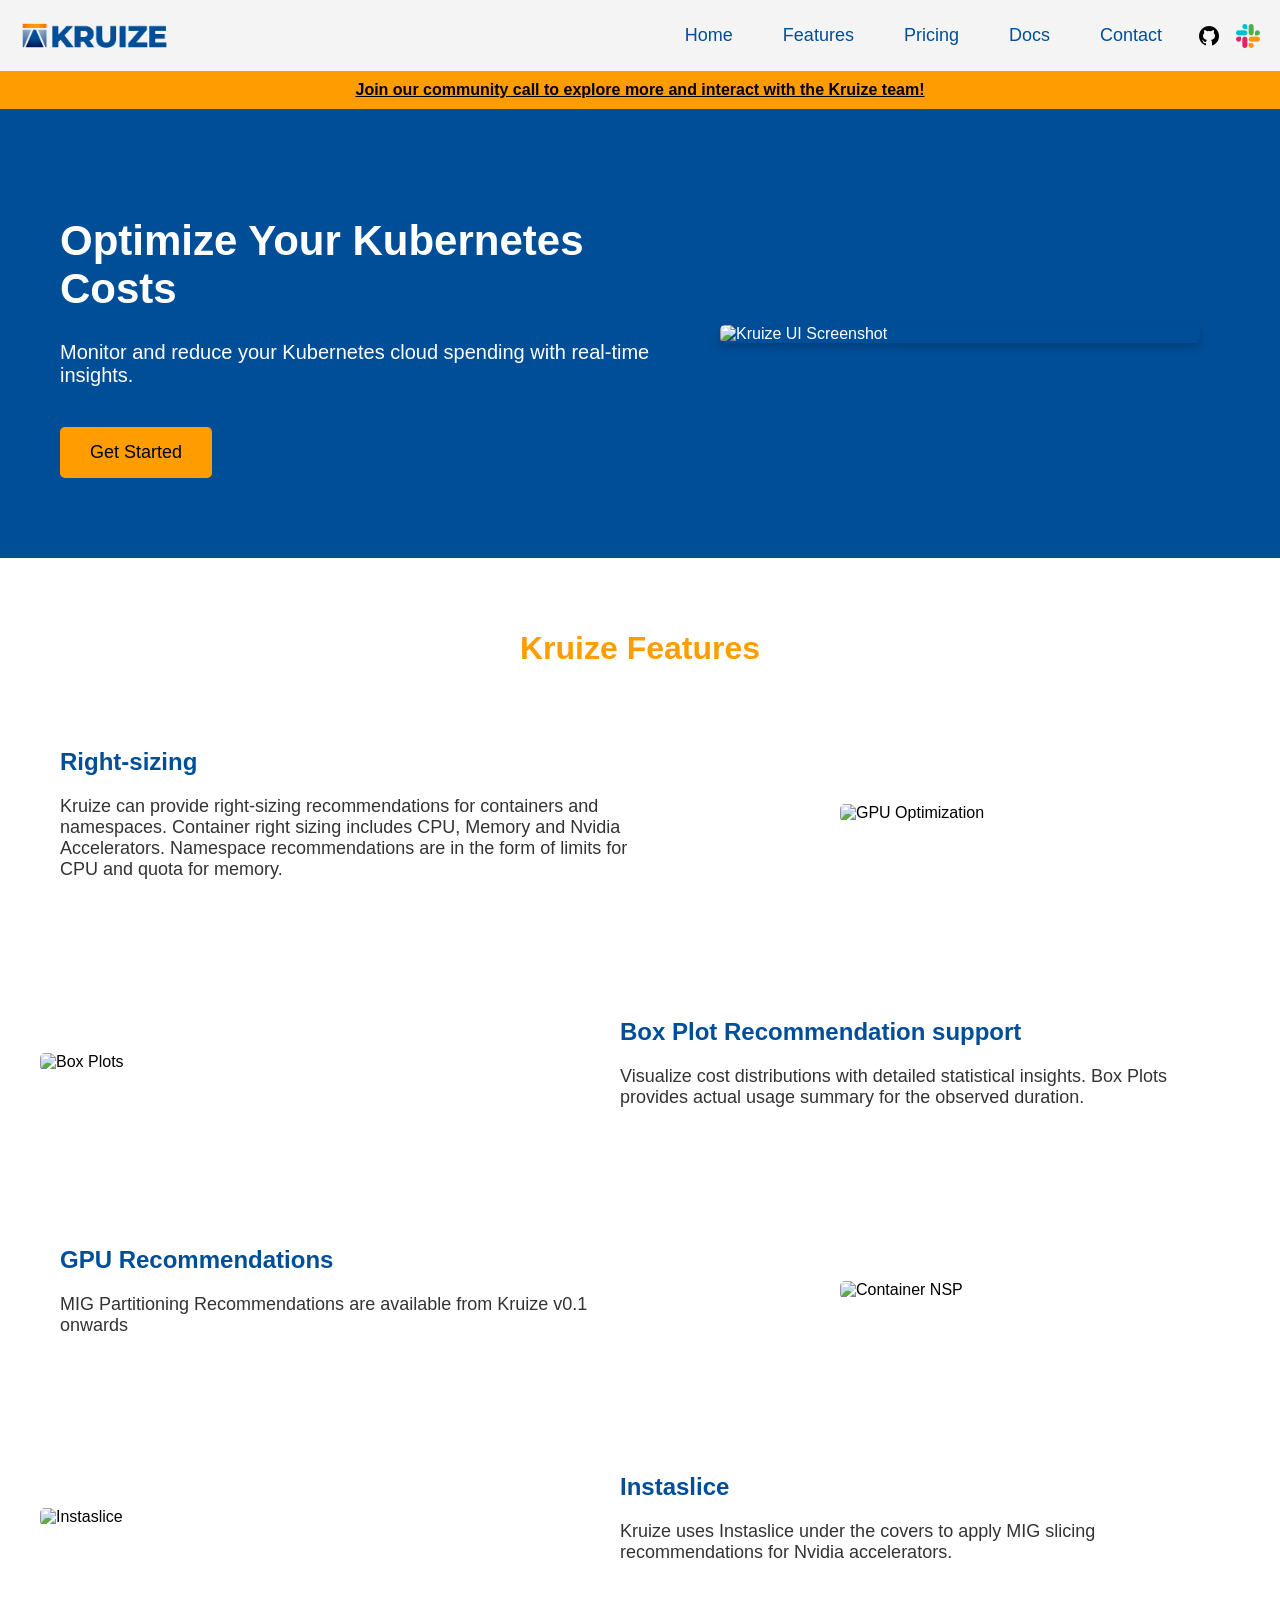
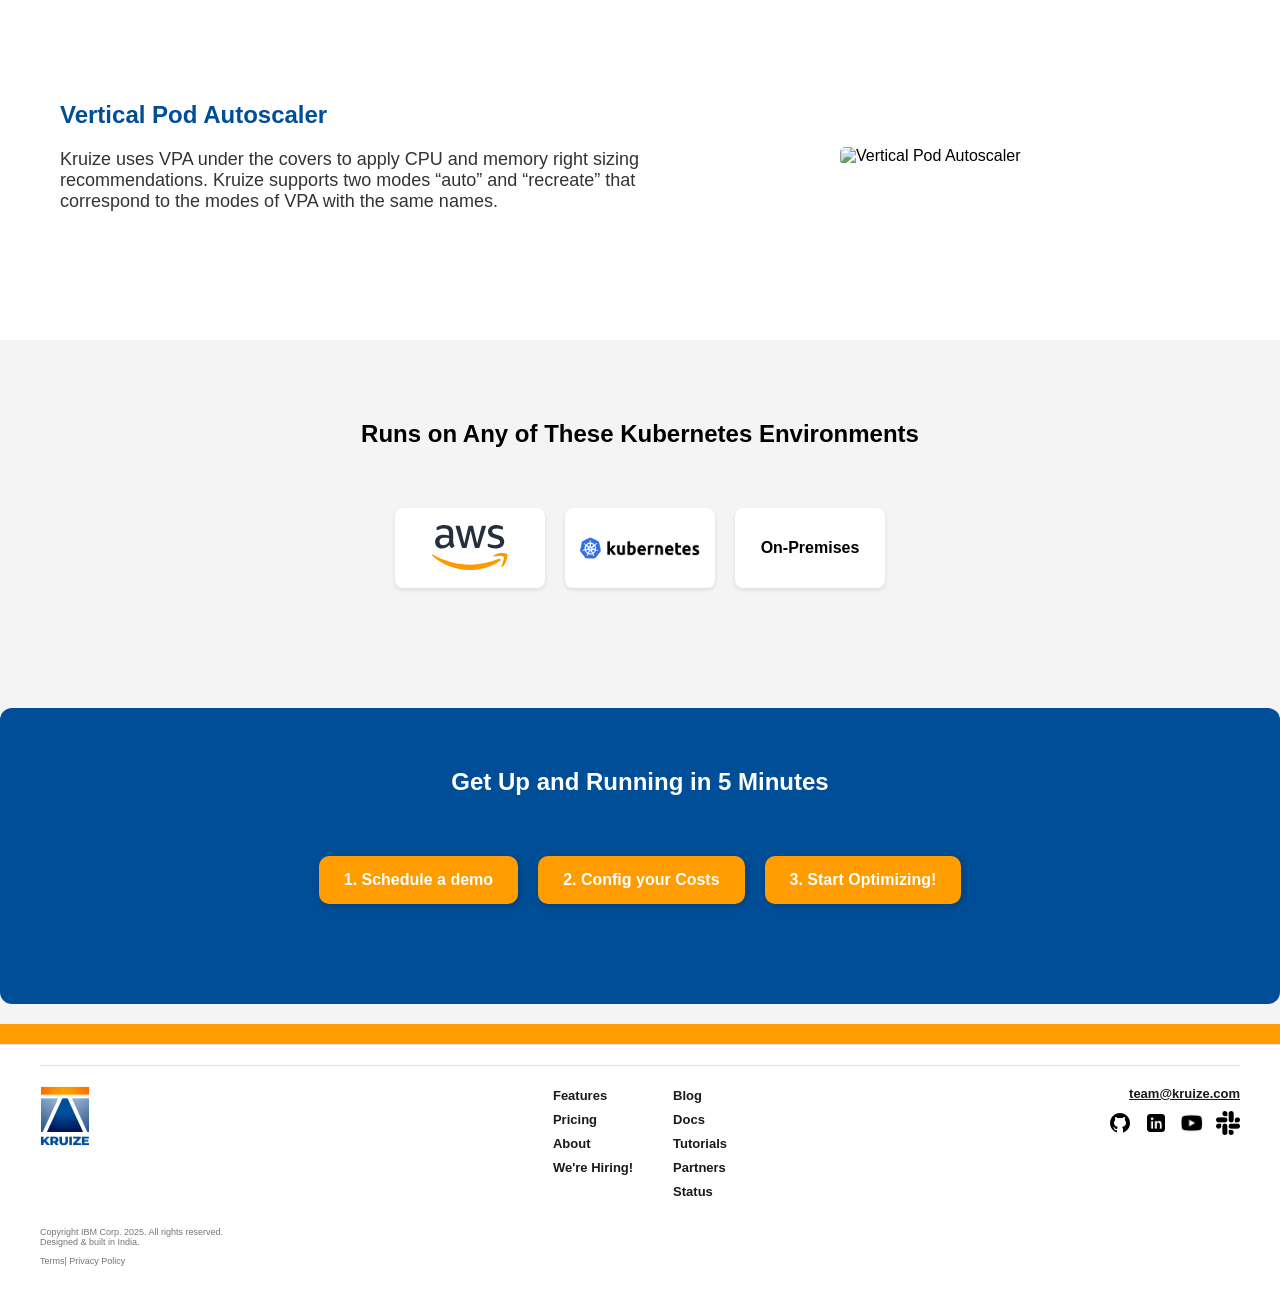
==== index.html @ 7b7a348c "adding website template Signed-off-by: Shekhar Saxena <shekhar.happy77@gmail.com>" ====
<!DOCTYPE html>
<html lang="en">

<head>
    <meta charset="UTF-8">
    <meta name="viewport" content="width=device-width, initial-scale=1.0">
    <title>Kruize</title>
    <link rel="stylesheet" href="style.css">
</head>

<body>
    <div class="header">
        <img src="assets/kruize-icon.png" alt="Kruize Logo" class="logo">
        <div class="nav">
            <a href="#">Home</a>
            <a href="#">Features</a>
            <a href="#">Pricing</a>
            <a href="#">Docs</a>
            <a href="#">Contact</a>
            <div class="icons">
                <img src="assets/github-icon.png" alt="GitHub">
                <img src="assets/slack-icon.png" alt="Slack">
            </div>
        </div>
    </div>

    <div class="community-call">
        <u>Join our community call to explore more and interact with the Kruize team!</u>
    </div>

    <div class="hero">
        <div class="hero-text">
            <h1>Optimize Your Kubernetes Costs</h1>
            <p>Monitor and reduce your Kubernetes cloud spending with real-time insights.</p>
            <button class="cta-button" onclick="alert('Get Started!')">Get Started</button>
        </div>
        <div class="hero-image">
            <img src="kruize-ui-screenshot.png" alt="Kruize UI Screenshot">
        </div>
    </div>

    <div class="features">
        <h1 class="feature-heading">Kruize Features</h1>

        <div class="feature">
            <img src="gpu.png" alt="GPU Optimization">
            <div class="feature-text">
                <h2>Right-sizing</h2>
                <p>Kruize can provide right-sizing recommendations for containers and namespaces.
                    Container right sizing includes CPU, Memory and Nvidia Accelerators.
                    Namespace recommendations are in the form of limits for CPU and quota for memory. </p>
            </div>
        </div>
        <div class="feature">
            <img src="box-plots.png" alt="Box Plots">
            <div class="feature-text">
                <h2>Box Plot Recommendation support</h2>
                <p>Visualize cost distributions with detailed statistical insights.
                    Box Plots provides actual usage summary for the observed duration.</p>
            </div>
        </div>
        <div class="feature">
            <img src="container-nsp.png" alt="Container NSP">
            <div class="feature-text">
                <h2>GPU Recommendations</h2>
                <p>MIG Partitioning Recommendations are available from Kruize v0.1 onwards</p>
            </div>
        </div>
        <div class="feature">
            <img src="instaslice.png" alt="Instaslice">
            <div class="feature-text">
                <h2>Instaslice</h2>
                <p>Kruize uses Instaslice under the covers to apply MIG slicing recommendations for Nvidia accelerators.
                </p>
            </div>
        </div>
        <div class="feature">
            <img src="vpa.png" alt="Vertical Pod Autoscaler">
            <div class="feature-text">
                <h2>Vertical Pod Autoscaler</h2>
                <p>Kruize uses VPA under the covers to apply CPU and memory right sizing recommendations.
                    Kruize supports two modes “auto” and “recreate” that correspond to the modes of VPA with the same
                    names.</p>
            </div>
        </div>
    </div>



    <div class="env-wrapper">
        <h2 style="text-align:center;">Runs on Any of These Kubernetes Environments</h2>
        <div class="environment">
            <div class="env-box">
                <img src="assets/aws.png" alt="GitHub">
            </div>
            <div class="env-box">
                <img src="assets/k8s-image.png " alt="GitHub">
            </div>
            <div class="env-box">
                On-Premises</div>

        </div>
    </div>



    <div class="getting-started-wrapper">
        <h2 style="text-align:center;">Get Up and Running in 5 Minutes</h2>

        <div class="getting-started">

            <div class="step-box">1. Schedule a demo</div>
            <div class="step-box">2. Config your Costs</div>
            <div class="step-box">3. Start Optimizing!</div>
        </div>
    </div>
    <div class="community-call"></div>

    <footer class="footer">
        <!-- Left Section -->
        <div class="footer-left">
            <img class="kruize-footer" src="assets/kruize-vertical.png" alt="Kruize Logo">
            <div class="gap"></div>
            <p>Copyright IBM Corp. 2025. All rights reserved.<br>Designed & built in India.</p>
            <p>Terms| Privacy Policy</p>
        </div>

        <!-- Center Section -->
        <div class="footer-center">
            <ul>
                <li><a href="#">Features</a></li>
                <li><a href="#">Pricing</a></li>
                <li><a href="#">About</a></li>
                <li><a href="#">We're Hiring!</a></li>
            </ul>
            <ul>
                <li><a href="#">Blog</a></li>
                <li><a href="#">Docs</a></li>
                <li><a href="#">Tutorials</a></li>
                <li><a href="#">Partners</a></li>
                <li><a href="#">Status</a></li>
            </ul>
        </div>

        <!-- Right Section -->
        <div class="footer-right">
            <a href="mailto:kruize@redhat.com"><u>team@kruize.com</u></a>
            <div class="social-icons">
                <a href="#"><img src="assets/github-icon.png" alt="GitHub"></a>
                <a href="#"><img src="assets/linkedin-icon.png" alt="LinkedIn"></a>
                <a href="#"><img src="assets/yt-icon.png" alt="YouTube"></a>
                <a href="#"><img src="assets/slack-black.png" alt="Slack"></a>
            </div>
        </div>
    </footer>

</body>

</html>
---- style.css ----
/* styles.css */

/* Reset some default styles */
body {
    font-family: Arial, sans-serif;
    margin: 0;
    padding: 0;
    background-color: #f4f4f4;
}

.header {
    background-color: #f4f4f4;
    color: #004E98;
    display: flex;
    justify-content: space-between;
    align-items: center;
    padding: 15px 20px;
}

.logo {
    width: 150px;
}

.nav {
    display: flex;
    align-items: center;
    gap: 20px;
}

.nav a {
    color: #004E98;
    text-decoration: none;
    padding: 10px 15px;
    font-size: 18px;
    transition: background 0.3s, transform 0.2s;
}

.nav a:hover {
    background: #FF9D00;
    border-radius: 5px;
    transform: scale(1.1);
}

.icons {
    display: flex;
    gap: 15px;
    align-items: center;
}

.icons img {
    width: 24px;
    height: 24px;
    cursor: pointer;
}

.community-call {
    background-color: #FF9D00;
    color: black;
    text-align: center;
    padding: 10px;
    font-size: 16px;
    font-weight: bold;
}

.hero {
    background: #004E98;
    color: white;
    display: flex;
    align-items: center;
    justify-content: space-between;
    padding: 80px 20px;
}

.hero-text {
    width: 50%;
    text-align: left;
    padding-left: 40px;
}

.hero h1 {
    font-size: 42px;
}

.hero p {
    font-size: 20px;
    margin-top: 10px;
}

.cta-button {
    background-color: #FF9D00;
    color: black;
    padding: 15px 30px;
    font-size: 18px;
    border: none;
    cursor: pointer;
    margin-top: 20px;
    border-radius: 5px;
    transition: transform 0.2s, background 0.3s;
}

.cta-button:hover {
    background-color: #e68900;
    transform: scale(1.05);
}

.hero-image {
    width: 50%;
    display: flex;
    justify-content: center;
}

.hero-image img {
    width: 80%;
    max-width: 600px;
    border-radius: 5px;
    box-shadow: 0 4px 8px rgba(0, 0, 0, 0.2);
}

.features {
    display: flex;
    justify-content: center;
    flex-wrap: wrap;
    gap: 20px;
    flex-direction: column;
    padding: 50px 40px;
    background: white;

}

.feature-box {
    background: white;
    padding: 20px;
    margin: 15px;
    width: 300px;
    text-align: center;
    box-shadow: 0 4px 8px rgba(0, 0, 0, 0.2);
    border-radius: 5px;
    transition: transform 0.2s;
}

.feature-box:hover,
.env-box:hover,
.step-box:hover {
    transform: scale(1.05);
}

.feature-heading {
    color: #FF9D00;
    font-weight: bold;
    text-align: center;
}

.feature {
    display: flex;
    align-items: center;
    justify-content: space-between;
    margin-bottom: 40px;
}

.feature:nth-child(even) {
    flex-direction: row-reverse;
}

.feature img {
    width: 40%;
    max-width: 400px;
    border-radius: 5px;
}

.feature-text {
    width: 50%;
    padding: 20px;
}

.feature-text h2 {
    color: #004E98;
    font-size: 24px;
}

.feature-text p {
    font-size: 18px;
    color: #333;
}

.environment {

    display: flex;
    margin-bottom: 40px;
    margin-top: 40px;
    padding-top: 40px;
    justify-content: center;
    padding-bottom: 40px;
    gap: 20px;
    margin: 20px 0;
    padding: 40px 0;
}

.getting-started {
    background-color: #004E98;
    display: flex;
    margin-top: 40px;
    padding-top: 40px;
    justify-content: center;
    gap: 20px;
    margin: 20px 0;
    padding: 40px 0;
    text-align: center;
    border-radius: 12px;

}

.getting-started-wrapper {
    background-color: #004E98;
    margin-top: 40px;
    padding-top: 40px;
    justify-content: center;
    margin: 20px 0;
    padding: 40px 0;
    text-align: center;
    border-radius: 12px;
    color: white;

}

.env-wrapper {
    margin-top: 40px;
    padding-top: 40px;
    justify-content: center;
    margin: 20px 0;
    padding: 40px 0;
    text-align: center;
    border-radius: 12px;
    color: black;
}

.env-box {
    width: 150px;
    height: 80px;
    display: flex;
    align-items: center;
    justify-content: center;
    border-radius: 8px;
    background-color: white;
    box-shadow: 0 2px 4px rgba(0, 0, 0, 0.1);
    font-weight: bold;
    text-align: center;
}

.env-box img {
    max-width: 80%;
    max-height: 80%;
    object-fit: contain;
    display: block;
}

.step-box {
    background-color: #FF9D00;
    color: white;
    padding: 15px 25px;
    border-radius: 10px;
    font-weight: bold;
    box-shadow: 2px 2px 10px rgba(0, 0, 0, 0.2);
    transition: transform 0.3s ease-in-out;
    cursor: pointer;
}

.env-box:hover,
.step-box:hover {
    transform: scale(1.1);
    background-color: #3a6EA5;
}

.screenshot img {
    width: 60%;
    border-radius: 10px;
    box-shadow: 4px 4px 20px rgba(0, 0, 0, 0.3);
    margin-top: 20px;
}

/* Footer Container */
.footer {
    display: flex;
    justify-content: space-between;
    align-items: flex-start;
    flex-wrap: wrap;
    padding: 20px 40px;
    background-color: white;
    border-top: 1px solid #E0E0E0;
    font-family: sans-serif;
    color: #1A1A1A;
}

.footer a {
    font-weight: 600;
    text-decoration: none;
    transition: color 0.3s ease-in-out;
    font-size: small;
    font-family: Arial, sans-serif;
}

/* Left Section - Logo & Copyright */
.footer-left {
    max-width: 500px;
    flex: 1;
    font-size: 9px;
    color: #757575;
}

.footer-left img {
    width: 50px;
    height: 60px;
    margin-bottom: 10px;
}

/* Center Section - Navigation Links */
.footer-center {
    flex: 2;
    display: flex;
    justify-content: center;
    gap: 40px;
}

.footer-center ul {
    list-style: none;
    padding: 0;

    margin: 0;
}

.footer-center li {
    margin-bottom: 6px;

}

.footer-center a {
    text-decoration: none;
    color: #1A1A1A;
    font-weight: 800;
    font-size: small;
    font-family: Arial, sans-serif;
}

.footer-center ul li a:hover {
    text-decoration: underline;
}

.gap {
    padding-top: 60px;
}

/* Right Section - Contact & Social Icons */
.footer-right {
    text-align: right;
    flex: 1;
}

.footer-right a {
    text-decoration: none;
    color: #1A1A1A;
    font-weight: 800;
    display: block;
    margin-bottom: 6px;
    font-size: small;
    font-family: Arial, sans-serif;
}

.social-icons {
    display: flex;
    gap: 12px;
    margin-top: 10px;
    justify-content: flex-end;
}

.social-icons img {
    width: 24px;
    height: 24px;
}

.kruize-footer {
    width: 10px;
    height: 100px
}

/* Divider Line */
.footer::before {
    content: "";
    display: block;
    width: 100%;
    height: 1px;
    background: #E0E0E0;
    margin-bottom: 20px;
}
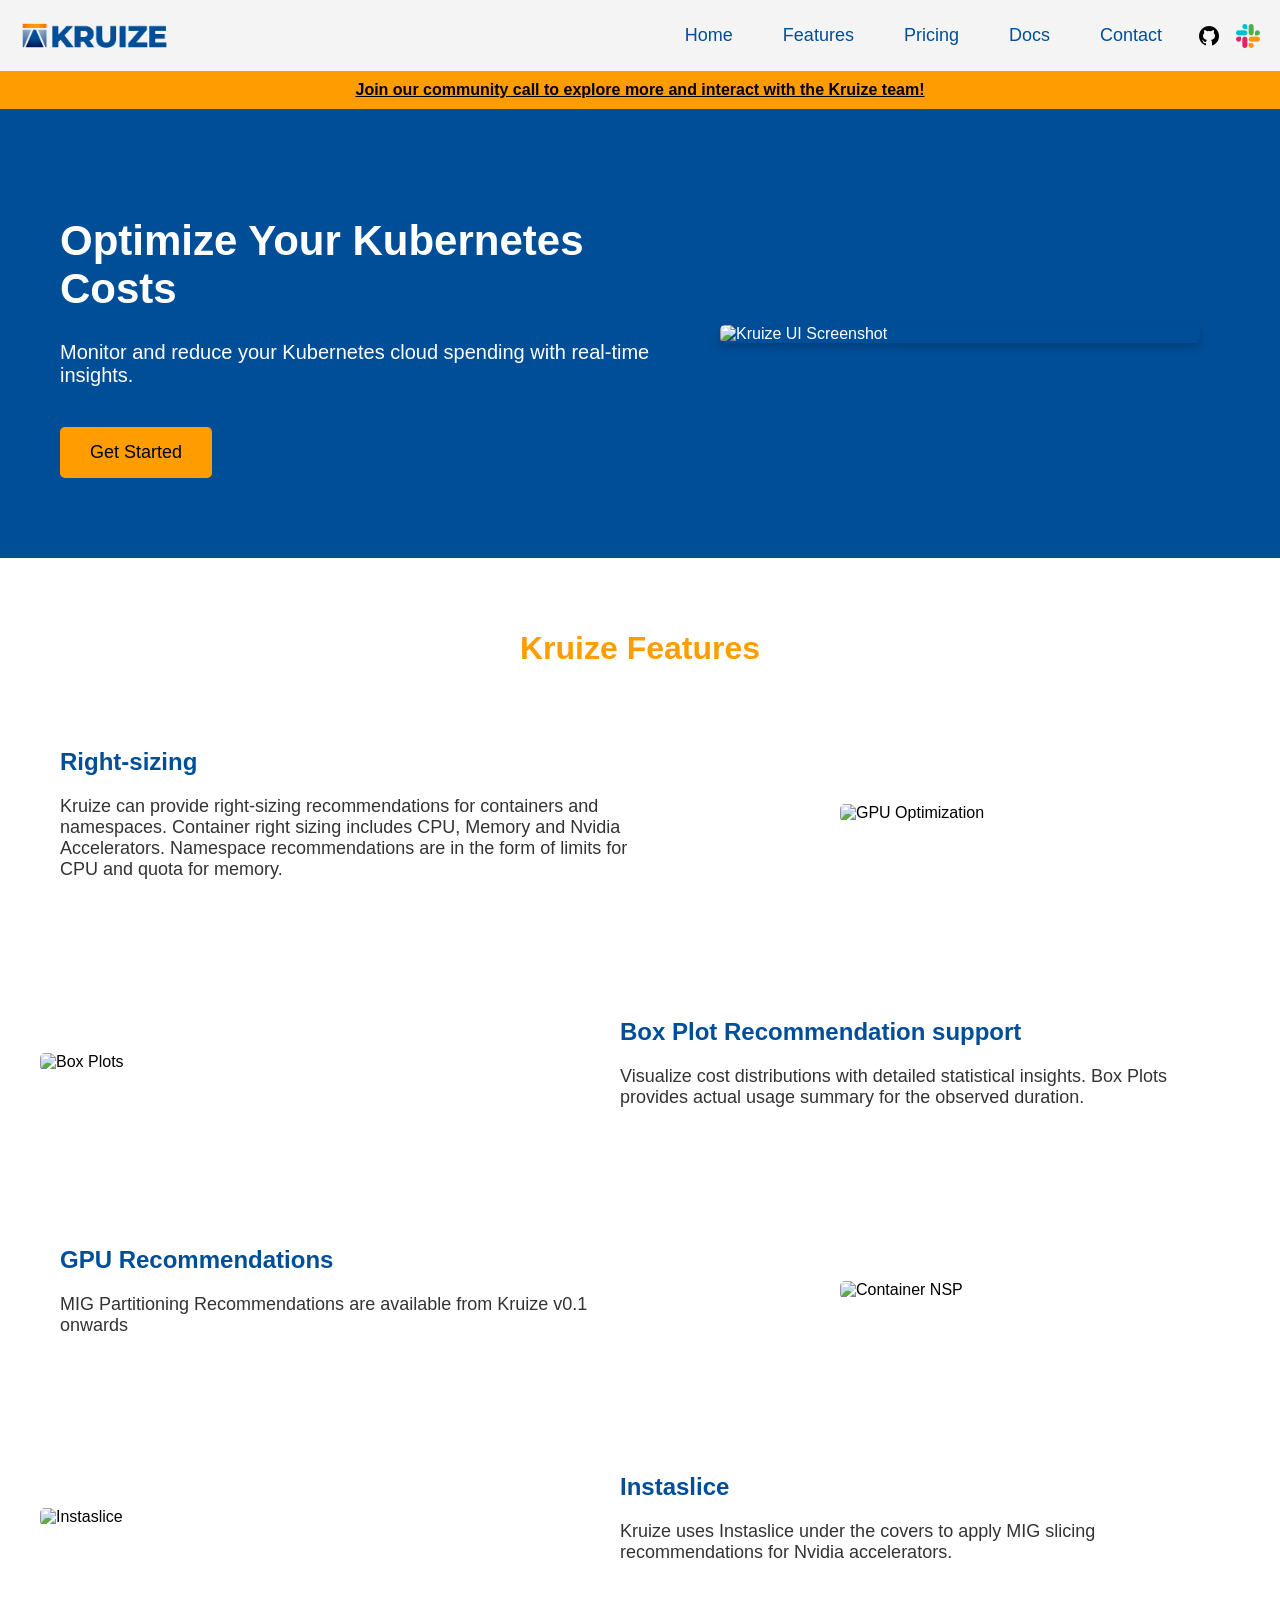
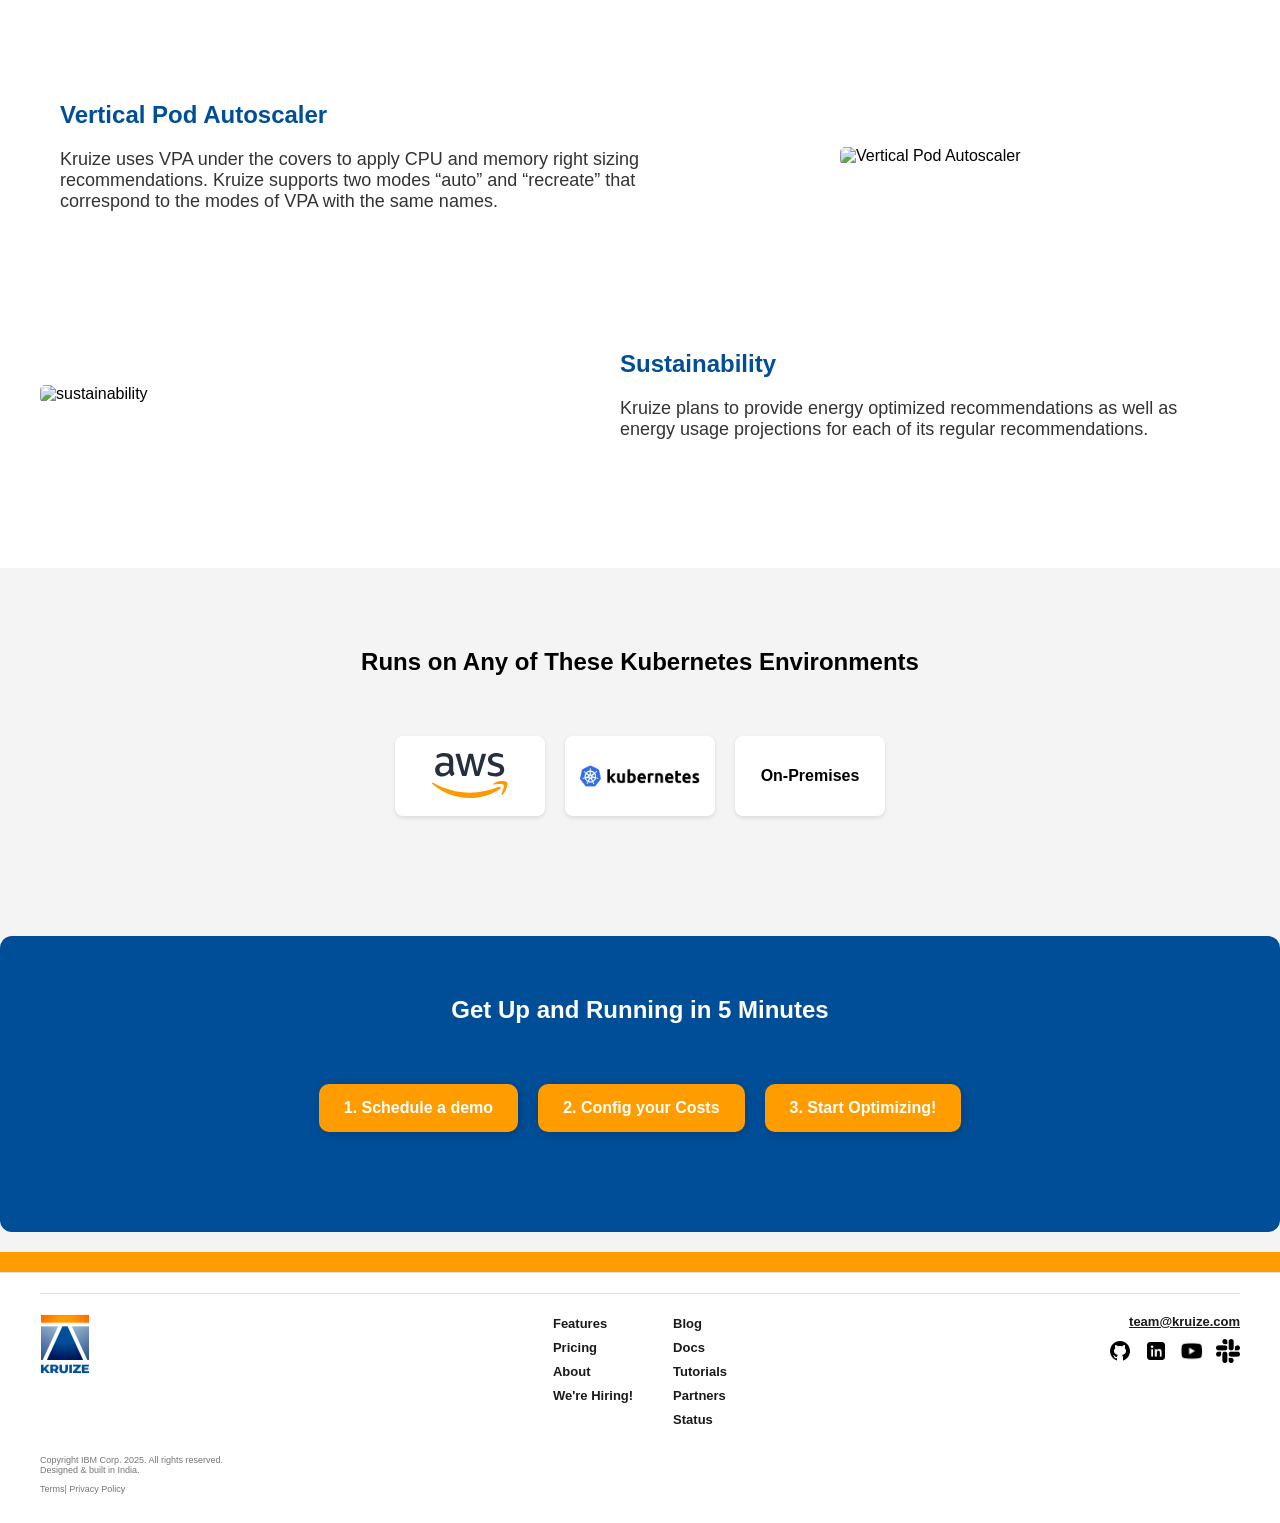
==== commit 1d0b3e4c: "Update index.html" ====
--- a/index.html
+++ b/index.html
@@ -43,7 +43,7 @@
         <h1 class="feature-heading">Kruize Features</h1>
 
         <div class="feature">
-            <img src="gpu.png" alt="GPU Optimization">
+            <img src="assets/feature.png" alt="GPU Optimization">
             <div class="feature-text">
                 <h2>Right-sizing</h2>
                 <p>Kruize can provide right-sizing recommendations for containers and namespaces.
@@ -52,7 +52,7 @@
             </div>
         </div>
         <div class="feature">
-            <img src="box-plots.png" alt="Box Plots">
+            <img src="assets/boxPlot.png" alt="Box Plots">
             <div class="feature-text">
                 <h2>Box Plot Recommendation support</h2>
                 <p>Visualize cost distributions with detailed statistical insights.
@@ -60,14 +60,14 @@
             </div>
         </div>
         <div class="feature">
-            <img src="container-nsp.png" alt="Container NSP">
+            <img src="assets/pods.jpg" alt="Container NSP">
             <div class="feature-text">
                 <h2>GPU Recommendations</h2>
                 <p>MIG Partitioning Recommendations are available from Kruize v0.1 onwards</p>
             </div>
         </div>
         <div class="feature">
-            <img src="instaslice.png" alt="Instaslice">
+            <img src="assets/vpa.png" alt="Instaslice">
             <div class="feature-text">
                 <h2>Instaslice</h2>
                 <p>Kruize uses Instaslice under the covers to apply MIG slicing recommendations for Nvidia accelerators.
@@ -75,12 +75,19 @@
             </div>
         </div>
         <div class="feature">
-            <img src="vpa.png" alt="Vertical Pod Autoscaler">
+            <img src="assets/rightsize.jpg" alt="Vertical Pod Autoscaler">
             <div class="feature-text">
                 <h2>Vertical Pod Autoscaler</h2>
                 <p>Kruize uses VPA under the covers to apply CPU and memory right sizing recommendations.
                     Kruize supports two modes “auto” and “recreate” that correspond to the modes of VPA with the same
                     names.</p>
+            </div>
+        </div>
+        <div class="feature">
+            <img src="assets/sustainability.png" alt="sustainability">
+            <div class="feature-text">
+                <h2>Sustainability</h2>
+                <p>Kruize plans to provide energy optimized recommendations as well as energy usage projections for each of its regular recommendations.</p>
             </div>
         </div>
     </div>
@@ -156,4 +163,4 @@
 
 </body>
 
-</html>+</html>
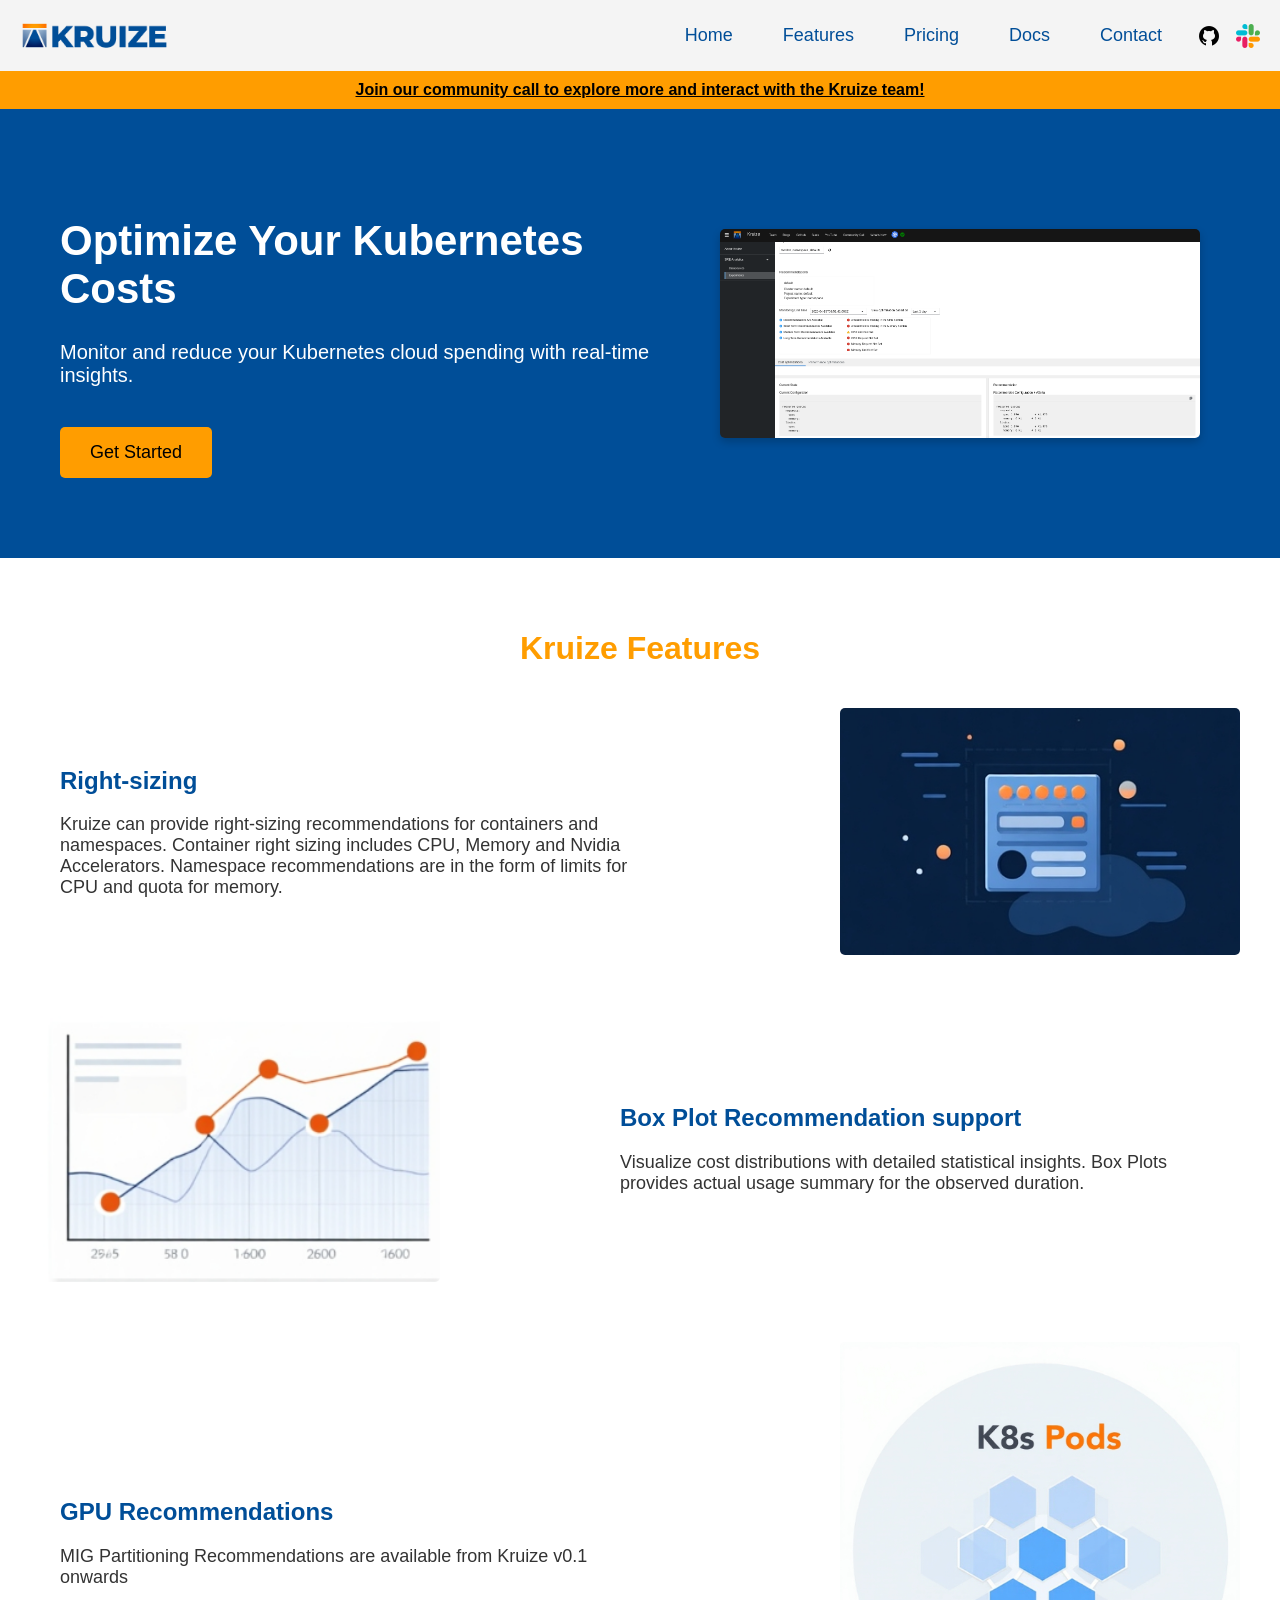
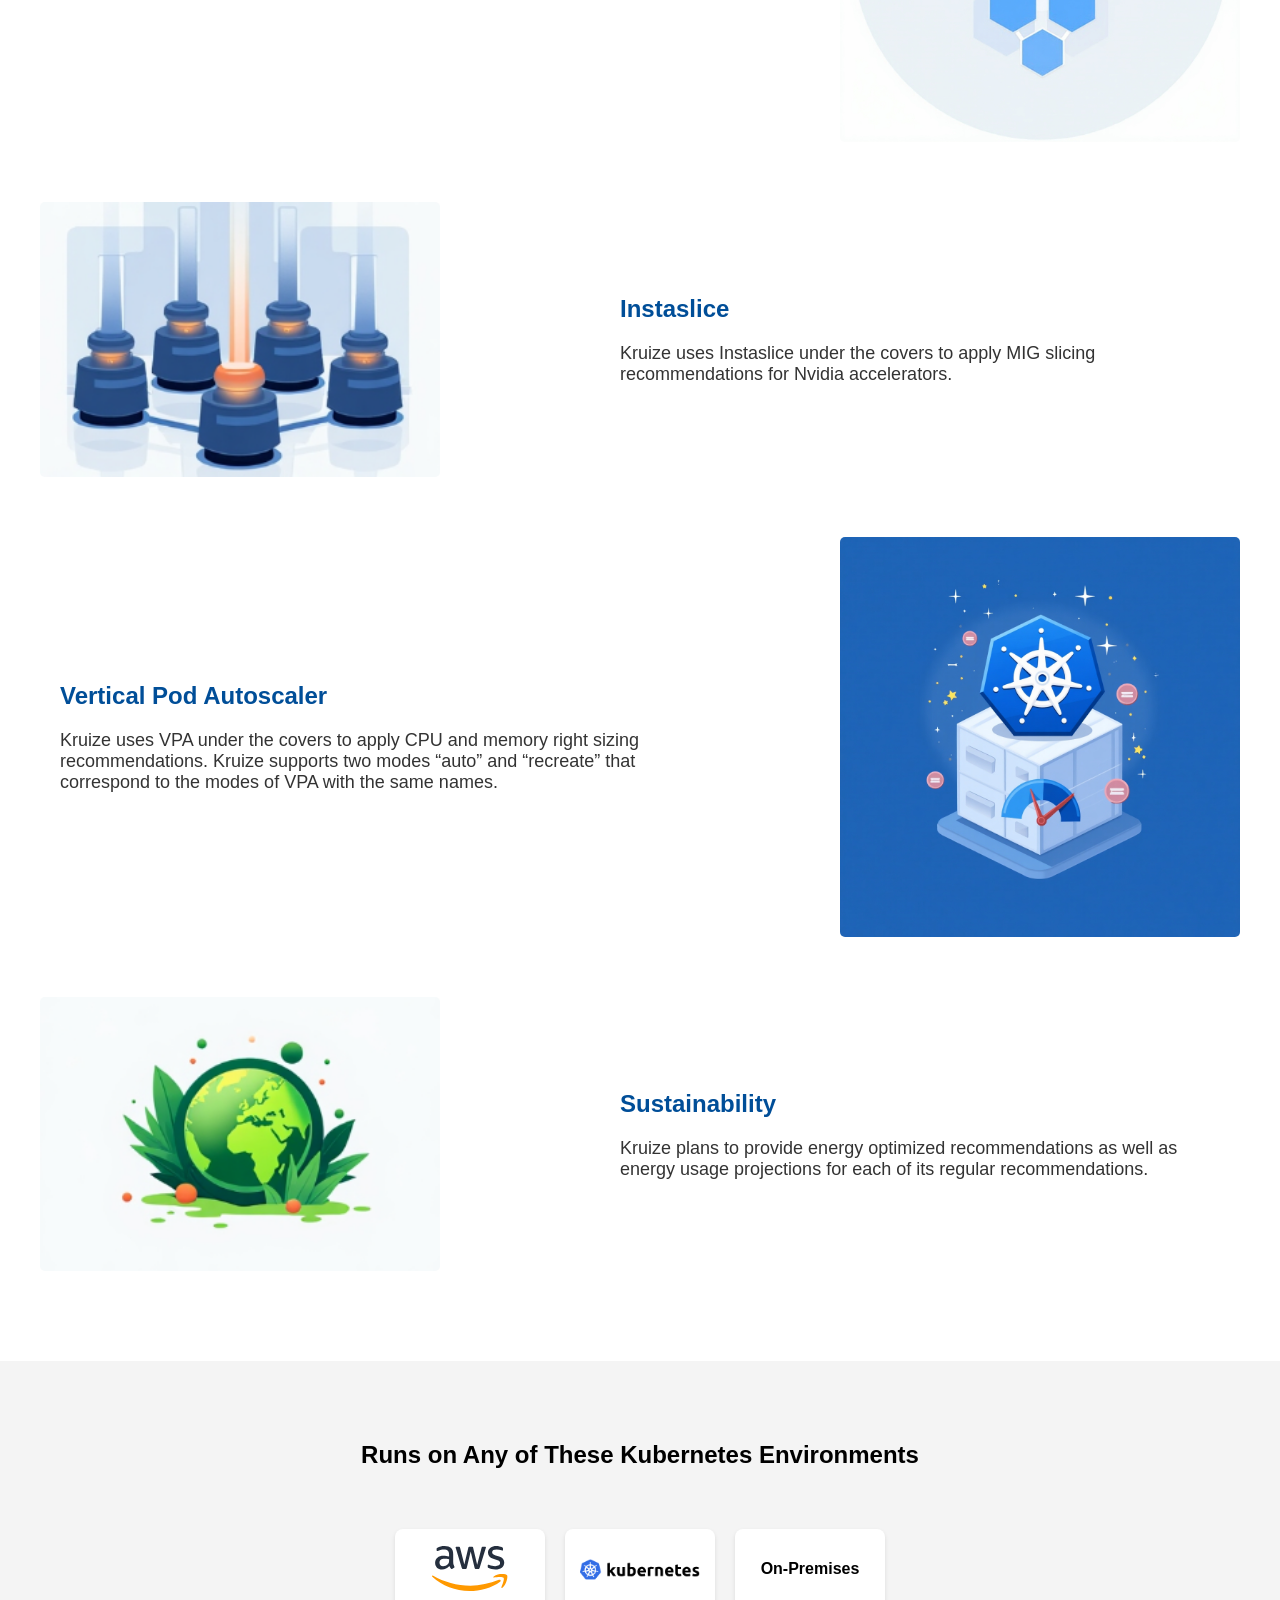
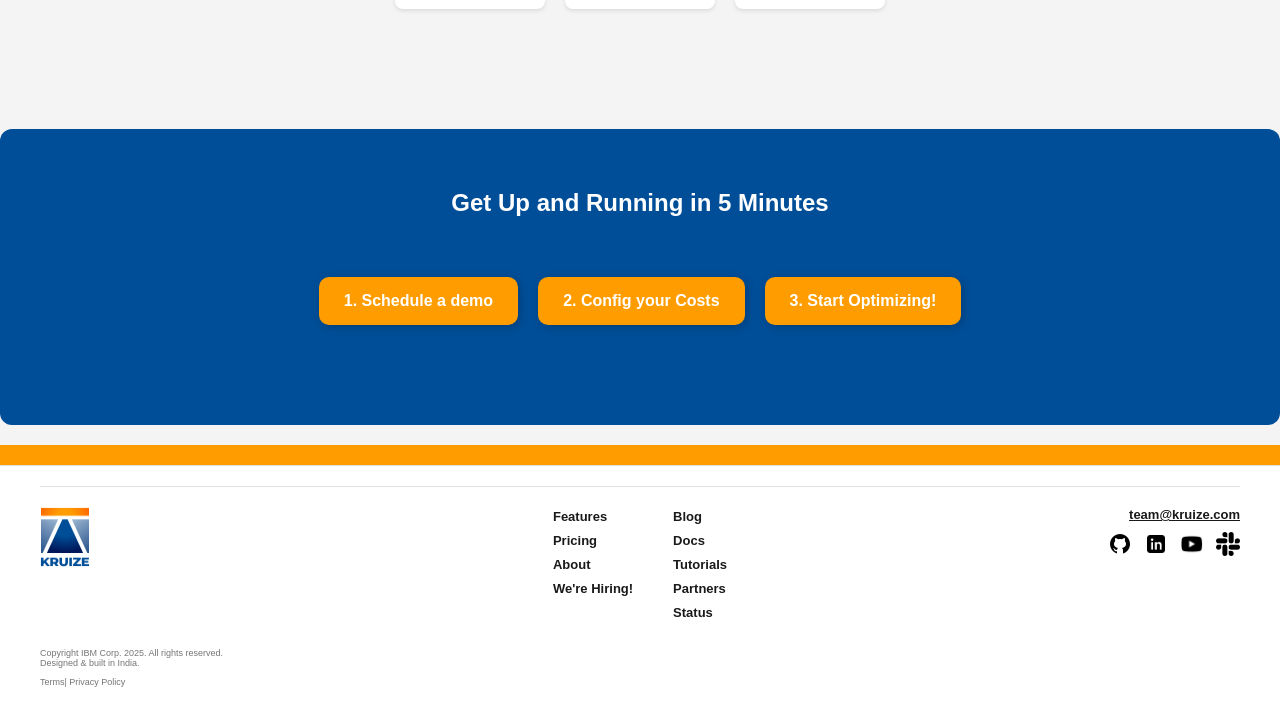
==== commit 76287f9d: "UI Screenshot" ====
--- a/index.html
+++ b/index.html
@@ -15,7 +15,7 @@
             <a href="#">Home</a>
             <a href="#">Features</a>
             <a href="#">Pricing</a>
-            <a href="#">Docs</a>
+            <a href="https://shekhar316.github.io/kruize-web/docs/">Docs</a>
             <a href="#">Contact</a>
             <div class="icons">
                 <img src="assets/github-icon.png" alt="GitHub">
@@ -35,7 +35,7 @@
             <button class="cta-button" onclick="alert('Get Started!')">Get Started</button>
         </div>
         <div class="hero-image">
-            <img src="kruize-ui-screenshot.png" alt="Kruize UI Screenshot">
+            <img src="assets/kruize-ui-screenshot.png" alt="Kruize UI Screenshot">
         </div>
     </div>
 
--- a/style.css
+++ b/style.css
@@ -389,4 +389,4 @@
     height: 1px;
     background: #E0E0E0;
     margin-bottom: 20px;
-}+}
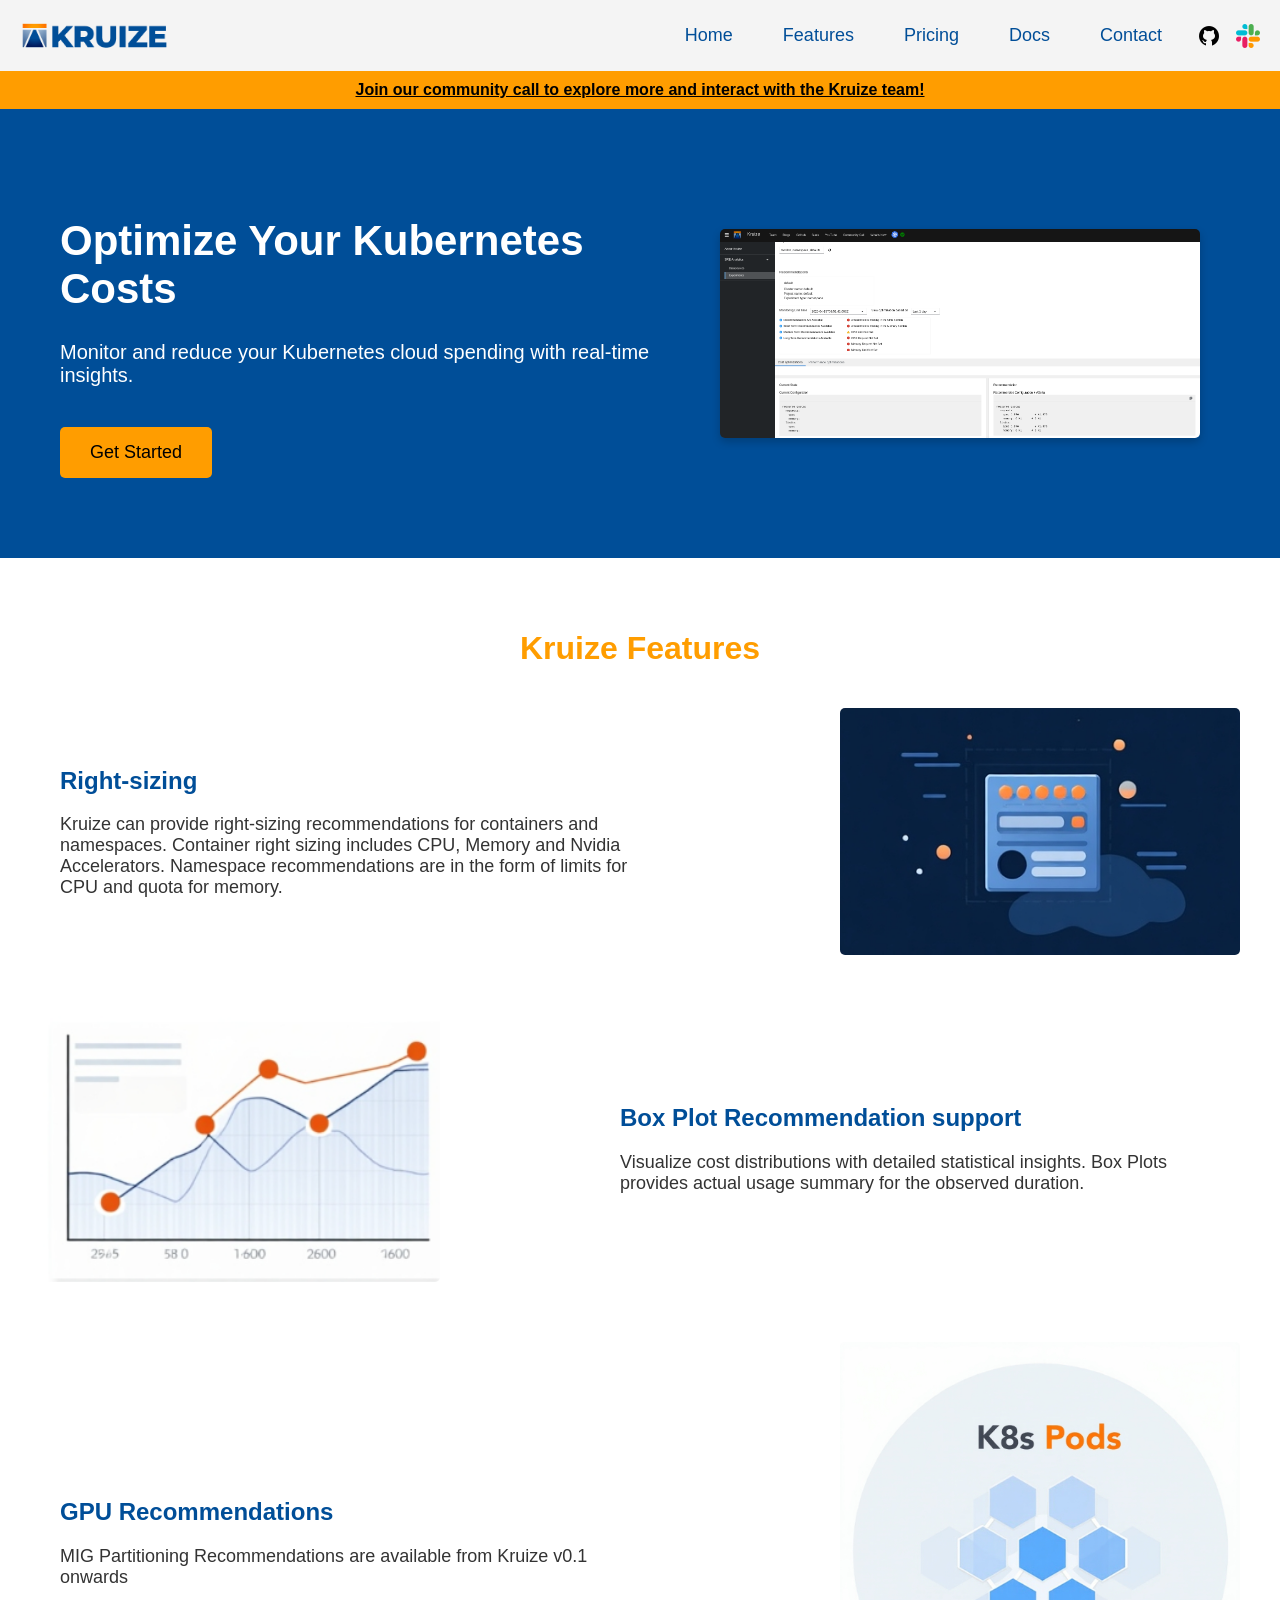
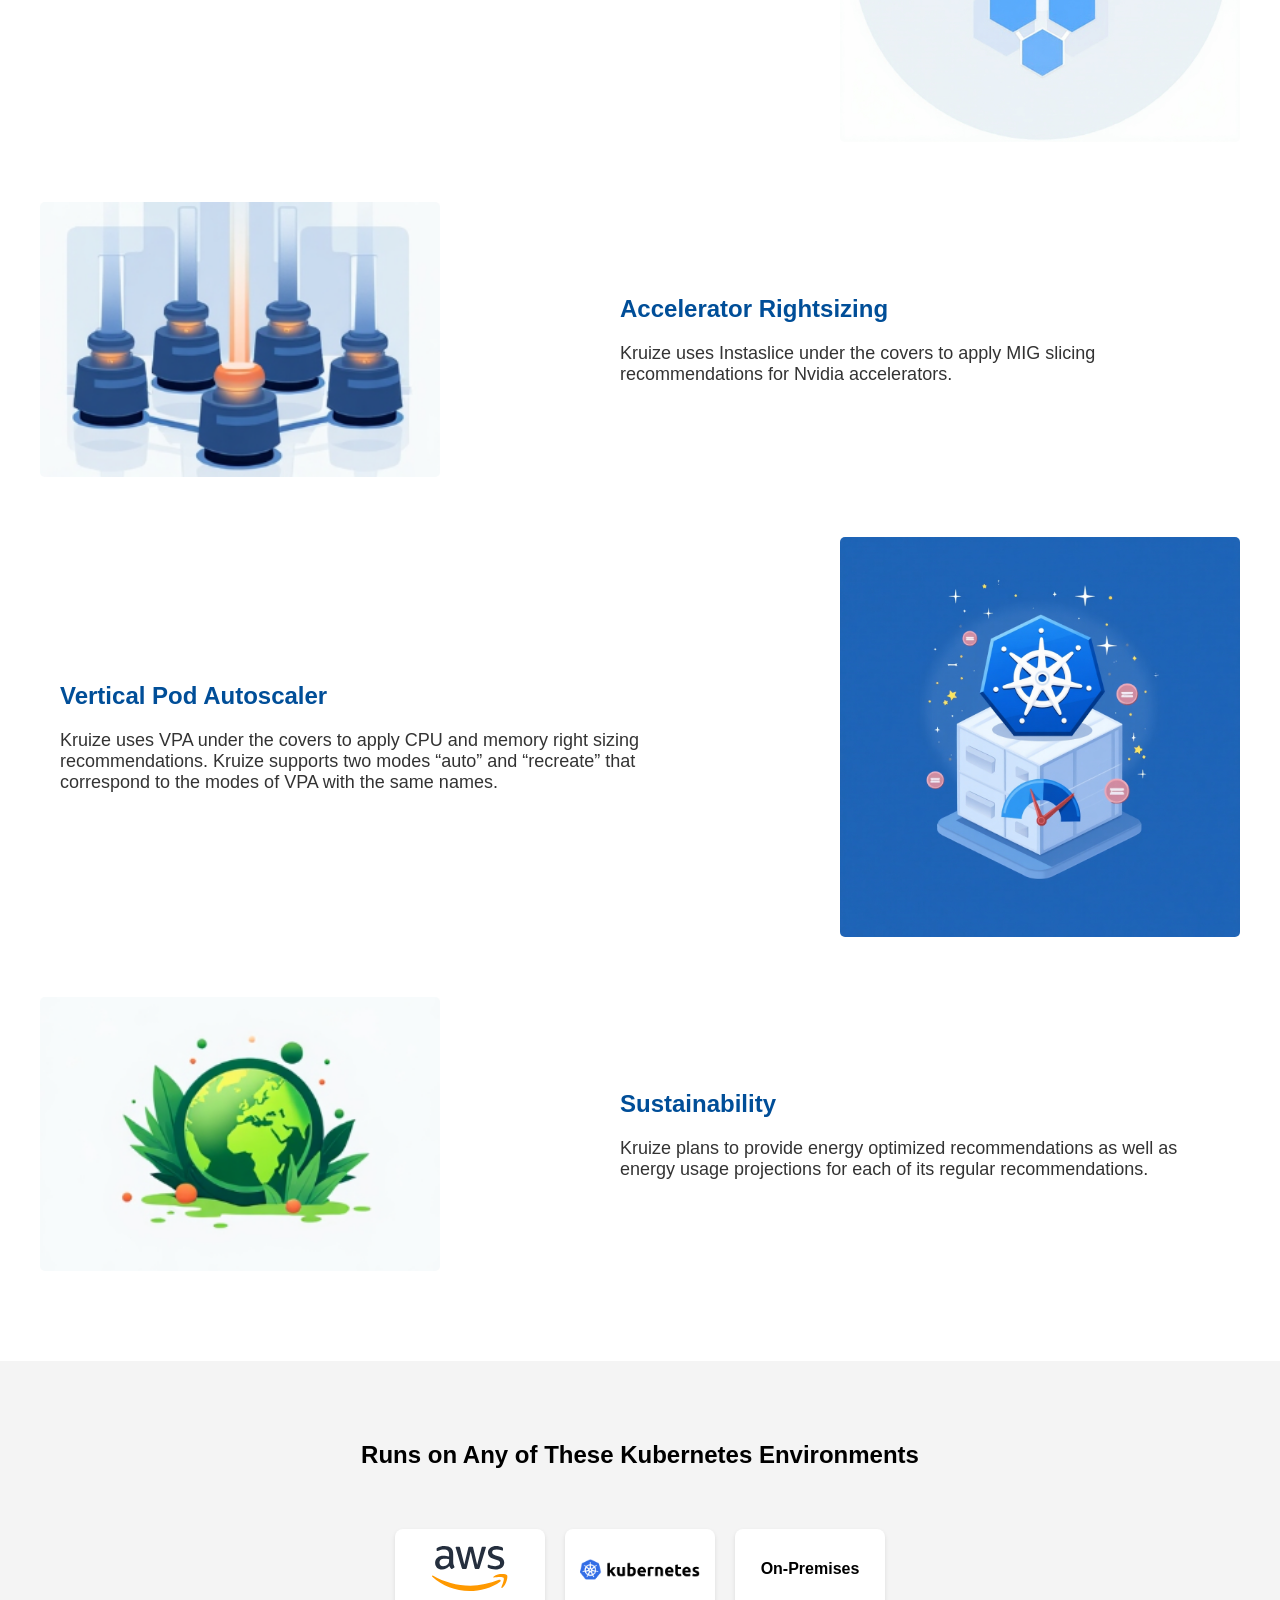
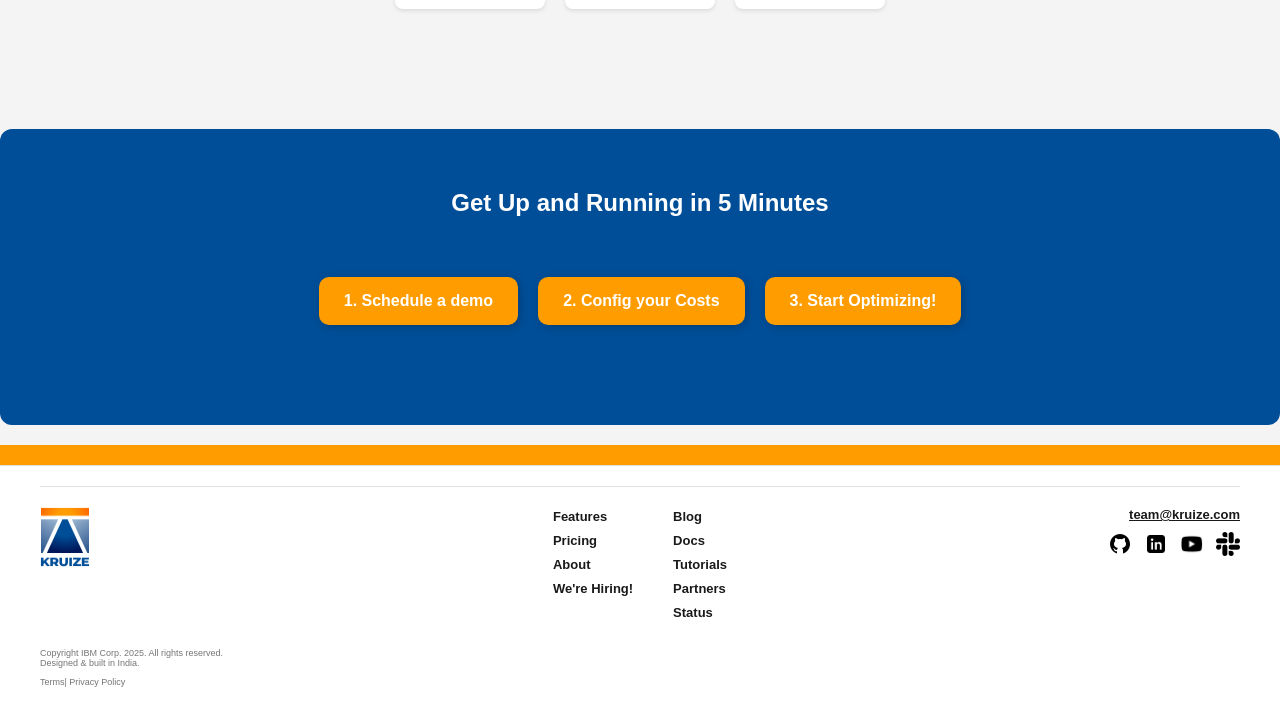
==== commit 08562e69: "Update index.html" ====
--- a/index.html
+++ b/index.html
@@ -67,9 +67,9 @@
             </div>
         </div>
         <div class="feature">
-            <img src="assets/vpa.png" alt="Instaslice">
+            <img src="assets/vpa.png" alt="Accelerator Rightsizing">
             <div class="feature-text">
-                <h2>Instaslice</h2>
+                <h2>Accelerator Rightsizing</h2>
                 <p>Kruize uses Instaslice under the covers to apply MIG slicing recommendations for Nvidia accelerators.
                 </p>
             </div>
